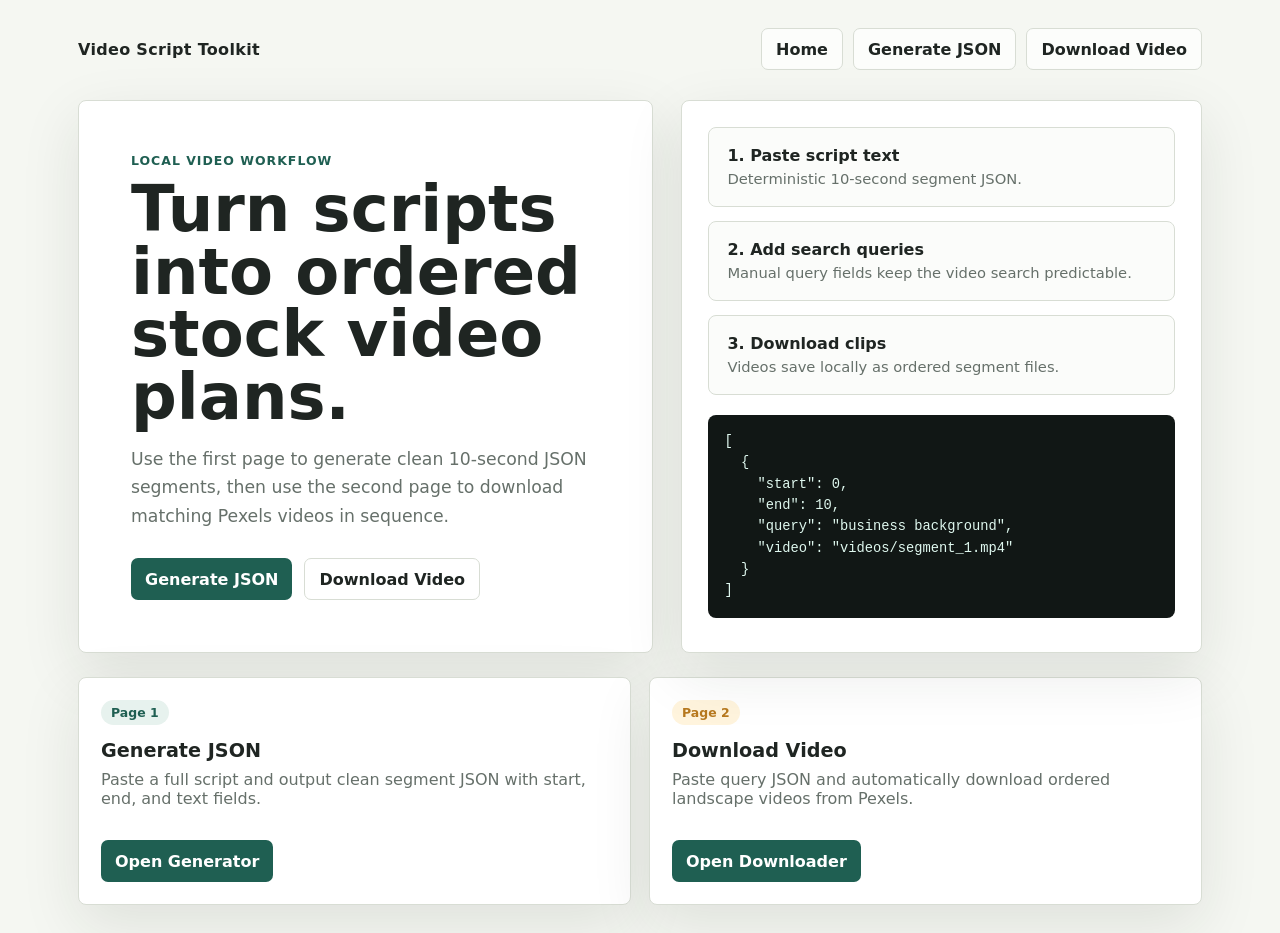
==== index.html @ 0c269491 "first commit" ====
<!doctype html>
<html lang="en">
<head>
  <meta charset="utf-8">
  <meta name="viewport" content="width=device-width, initial-scale=1">
  <title>Video Script Toolkit</title>
  <style>
    :root {
      --bg: #f5f7f2;
      --panel: #ffffff;
      --ink: #1f2522;
      --muted: #66706a;
      --line: #d8ddd4;
      --green: #1f5f52;
      --green-dark: #17483e;
      --green-soft: #e7f2ee;
      --gold: #b7791f;
      --shadow: 0 20px 60px rgba(31, 37, 34, 0.1);
    }

    * {
      box-sizing: border-box;
    }

    body {
      margin: 0;
      min-height: 100vh;
      font-family: system-ui, -apple-system, BlinkMacSystemFont, "Segoe UI", sans-serif;
      color: var(--ink);
      background: var(--bg);
    }

    main {
      width: min(1180px, 100%);
      margin: 0 auto;
      padding: 28px;
    }

    .topbar {
      display: flex;
      align-items: center;
      justify-content: space-between;
      gap: 18px;
      margin-bottom: 30px;
    }

    .brand {
      font-weight: 800;
      letter-spacing: 0.02em;
    }

    nav {
      display: flex;
      flex-wrap: wrap;
      gap: 10px;
    }

    nav a,
    .tool-link {
      display: inline-flex;
      min-height: 42px;
      align-items: center;
      justify-content: center;
      border-radius: 7px;
      padding: 0 14px;
      text-decoration: none;
      font-weight: 700;
    }

    nav a {
      border: 1px solid var(--line);
      color: var(--ink);
      background: rgba(255, 255, 255, 0.72);
    }

    nav a:hover {
      border-color: var(--green);
      color: var(--green);
    }

    .hero {
      display: grid;
      grid-template-columns: minmax(0, 1.05fr) minmax(320px, 0.95fr);
      gap: 28px;
      align-items: stretch;
    }

    .hero-copy,
    .workflow-panel,
    .tool-card {
      border: 1px solid var(--line);
      border-radius: 8px;
      background: var(--panel);
      box-shadow: var(--shadow);
    }

    .hero-copy {
      padding: clamp(26px, 5vw, 52px);
    }

    .eyebrow {
      margin: 0 0 10px;
      color: var(--green);
      font-size: 0.78rem;
      font-weight: 800;
      letter-spacing: 0.08em;
      text-transform: uppercase;
    }

    h1 {
      margin: 0 0 16px;
      font-size: clamp(2.2rem, 5vw, 5rem);
      line-height: 0.98;
      letter-spacing: 0;
    }

    .lede {
      max-width: 680px;
      margin: 0 0 28px;
      color: var(--muted);
      font-size: 1.08rem;
      line-height: 1.65;
    }

    .primary-actions {
      display: flex;
      flex-wrap: wrap;
      gap: 12px;
    }

    .tool-link {
      background: var(--green);
      color: #fff;
    }

    .tool-link:hover {
      background: var(--green-dark);
    }

    .tool-link.secondary {
      border: 1px solid var(--line);
      background: #fff;
      color: var(--ink);
    }

    .tool-link.secondary:hover {
      border-color: var(--green);
      color: var(--green);
      background: var(--green-soft);
    }

    .workflow-panel {
      position: relative;
      overflow: hidden;
      padding: 26px;
      min-height: 420px;
    }

    .flow-visual {
      display: grid;
      gap: 14px;
    }

    .flow-item {
      position: relative;
      padding: 18px;
      border: 1px solid var(--line);
      border-radius: 8px;
      background: #fbfcfa;
    }

    .flow-item strong {
      display: block;
      margin-bottom: 4px;
    }

    .flow-item span {
      color: var(--muted);
      font-size: 0.92rem;
    }

    .flow-code {
      margin: 20px 0 0;
      border-radius: 8px;
      padding: 16px;
      background: #111715;
      color: #dff8ef;
      font: 0.86rem/1.55 ui-monospace, SFMono-Regular, Menlo, Monaco, Consolas, monospace;
      overflow: hidden;
    }

    .tool-grid {
      display: grid;
      grid-template-columns: repeat(2, minmax(0, 1fr));
      gap: 18px;
      margin-top: 24px;
    }

    .tool-card {
      padding: 22px;
    }

    .tool-card h2 {
      margin: 0 0 8px;
      font-size: 1.2rem;
    }

    .tool-card p {
      min-height: 52px;
      margin: 0 0 18px;
      color: var(--muted);
    }

    .badge {
      display: inline-flex;
      margin-bottom: 14px;
      border-radius: 999px;
      padding: 5px 10px;
      background: var(--green-soft);
      color: var(--green);
      font-size: 0.78rem;
      font-weight: 800;
    }

    .badge.gold {
      background: #fff4dd;
      color: var(--gold);
    }

    @media (max-width: 860px) {
      main {
        padding: 20px;
      }

      .topbar,
      .hero {
        grid-template-columns: 1fr;
      }

      .topbar {
        align-items: flex-start;
        flex-direction: column;
      }

      .tool-grid {
        grid-template-columns: 1fr;
      }
    }
  </style>
</head>
<body>
  <main>
    <header class="topbar">
      <div class="brand">Video Script Toolkit</div>
      <nav aria-label="Main menu">
        <a href="index.html">Home</a>
        <a href="page1.html">Generate JSON</a>
        <a href="page2.html">Download Video</a>
      </nav>
    </header>

    <section class="hero">
      <div class="hero-copy">
        <p class="eyebrow">Local video workflow</p>
        <h1>Turn scripts into ordered stock video plans.</h1>
        <p class="lede">Use the first page to generate clean 10-second JSON segments, then use the second page to download matching Pexels videos in sequence.</p>
        <div class="primary-actions">
          <a class="tool-link" href="page1.html">Generate JSON</a>
          <a class="tool-link secondary" href="page2.html">Download Video</a>
        </div>
      </div>

      <aside class="workflow-panel" aria-label="Workflow preview">
        <div class="flow-visual">
          <div class="flow-item">
            <strong>1. Paste script text</strong>
            <span>Deterministic 10-second segment JSON.</span>
          </div>
          <div class="flow-item">
            <strong>2. Add search queries</strong>
            <span>Manual query fields keep the video search predictable.</span>
          </div>
          <div class="flow-item">
            <strong>3. Download clips</strong>
            <span>Videos save locally as ordered segment files.</span>
          </div>
        </div>
        <pre class="flow-code">[
  {
    "start": 0,
    "end": 10,
    "query": "business background",
    "video": "videos/segment_1.mp4"
  }
]</pre>
      </aside>
    </section>

    <section class="tool-grid" aria-label="Tools">
      <article class="tool-card">
        <span class="badge">Page 1</span>
        <h2>Generate JSON</h2>
        <p>Paste a full script and output clean segment JSON with start, end, and text fields.</p>
        <a class="tool-link" href="page1.html">Open Generator</a>
      </article>

      <article class="tool-card">
        <span class="badge gold">Page 2</span>
        <h2>Download Video</h2>
        <p>Paste query JSON and automatically download ordered landscape videos from Pexels.</p>
        <a class="tool-link" href="page2.html">Open Downloader</a>
      </article>
    </section>
  </main>
</body>
</html>
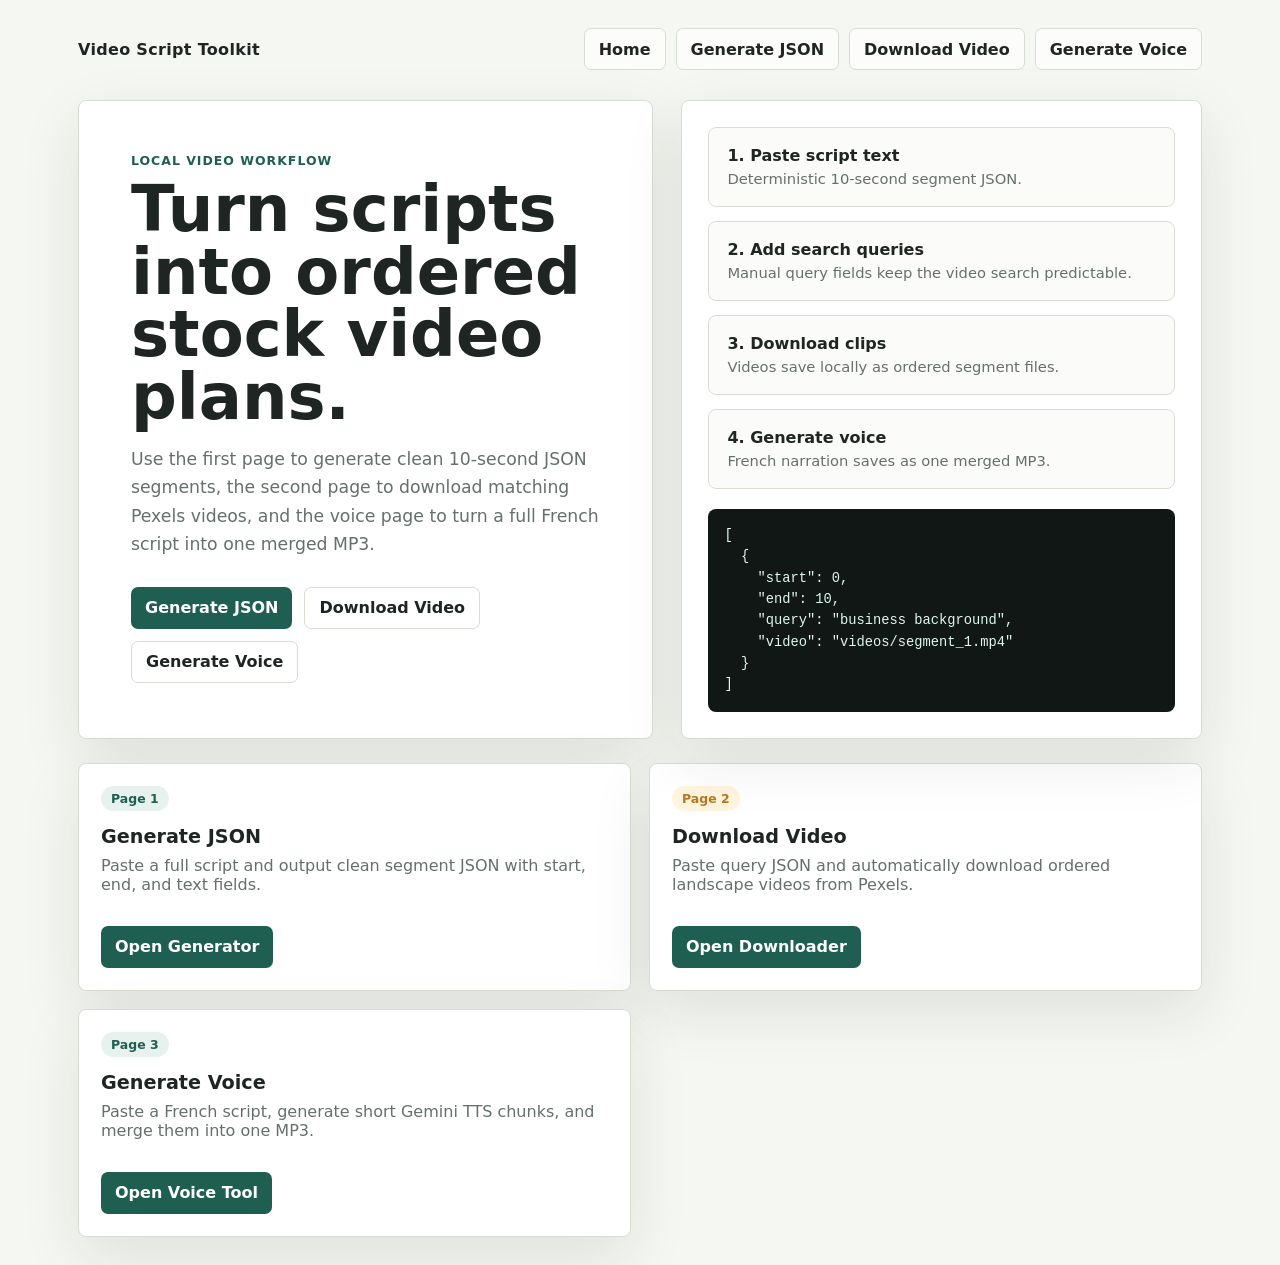
==== commit 4f6f55d8: "Add voice generation" ====
--- a/index.html
+++ b/index.html
@@ -256,6 +256,7 @@
         <a href="index.html">Home</a>
         <a href="page1.html">Generate JSON</a>
         <a href="page2.html">Download Video</a>
+        <a href="page3.html">Generate Voice</a>
       </nav>
     </header>
 
@@ -263,10 +264,11 @@
       <div class="hero-copy">
         <p class="eyebrow">Local video workflow</p>
         <h1>Turn scripts into ordered stock video plans.</h1>
-        <p class="lede">Use the first page to generate clean 10-second JSON segments, then use the second page to download matching Pexels videos in sequence.</p>
+        <p class="lede">Use the first page to generate clean 10-second JSON segments, the second page to download matching Pexels videos, and the voice page to turn a full French script into one merged MP3.</p>
         <div class="primary-actions">
           <a class="tool-link" href="page1.html">Generate JSON</a>
           <a class="tool-link secondary" href="page2.html">Download Video</a>
+          <a class="tool-link secondary" href="page3.html">Generate Voice</a>
         </div>
       </div>
 
@@ -284,6 +286,10 @@
             <strong>3. Download clips</strong>
             <span>Videos save locally as ordered segment files.</span>
           </div>
+          <div class="flow-item">
+            <strong>4. Generate voice</strong>
+            <span>French narration saves as one merged MP3.</span>
+          </div>
         </div>
         <pre class="flow-code">[
   {
@@ -310,6 +316,13 @@
         <p>Paste query JSON and automatically download ordered landscape videos from Pexels.</p>
         <a class="tool-link" href="page2.html">Open Downloader</a>
       </article>
+
+      <article class="tool-card">
+        <span class="badge">Page 3</span>
+        <h2>Generate Voice</h2>
+        <p>Paste a French script, generate short Gemini TTS chunks, and merge them into one MP3.</p>
+        <a class="tool-link" href="page3.html">Open Voice Tool</a>
+      </article>
     </section>
   </main>
 </body>
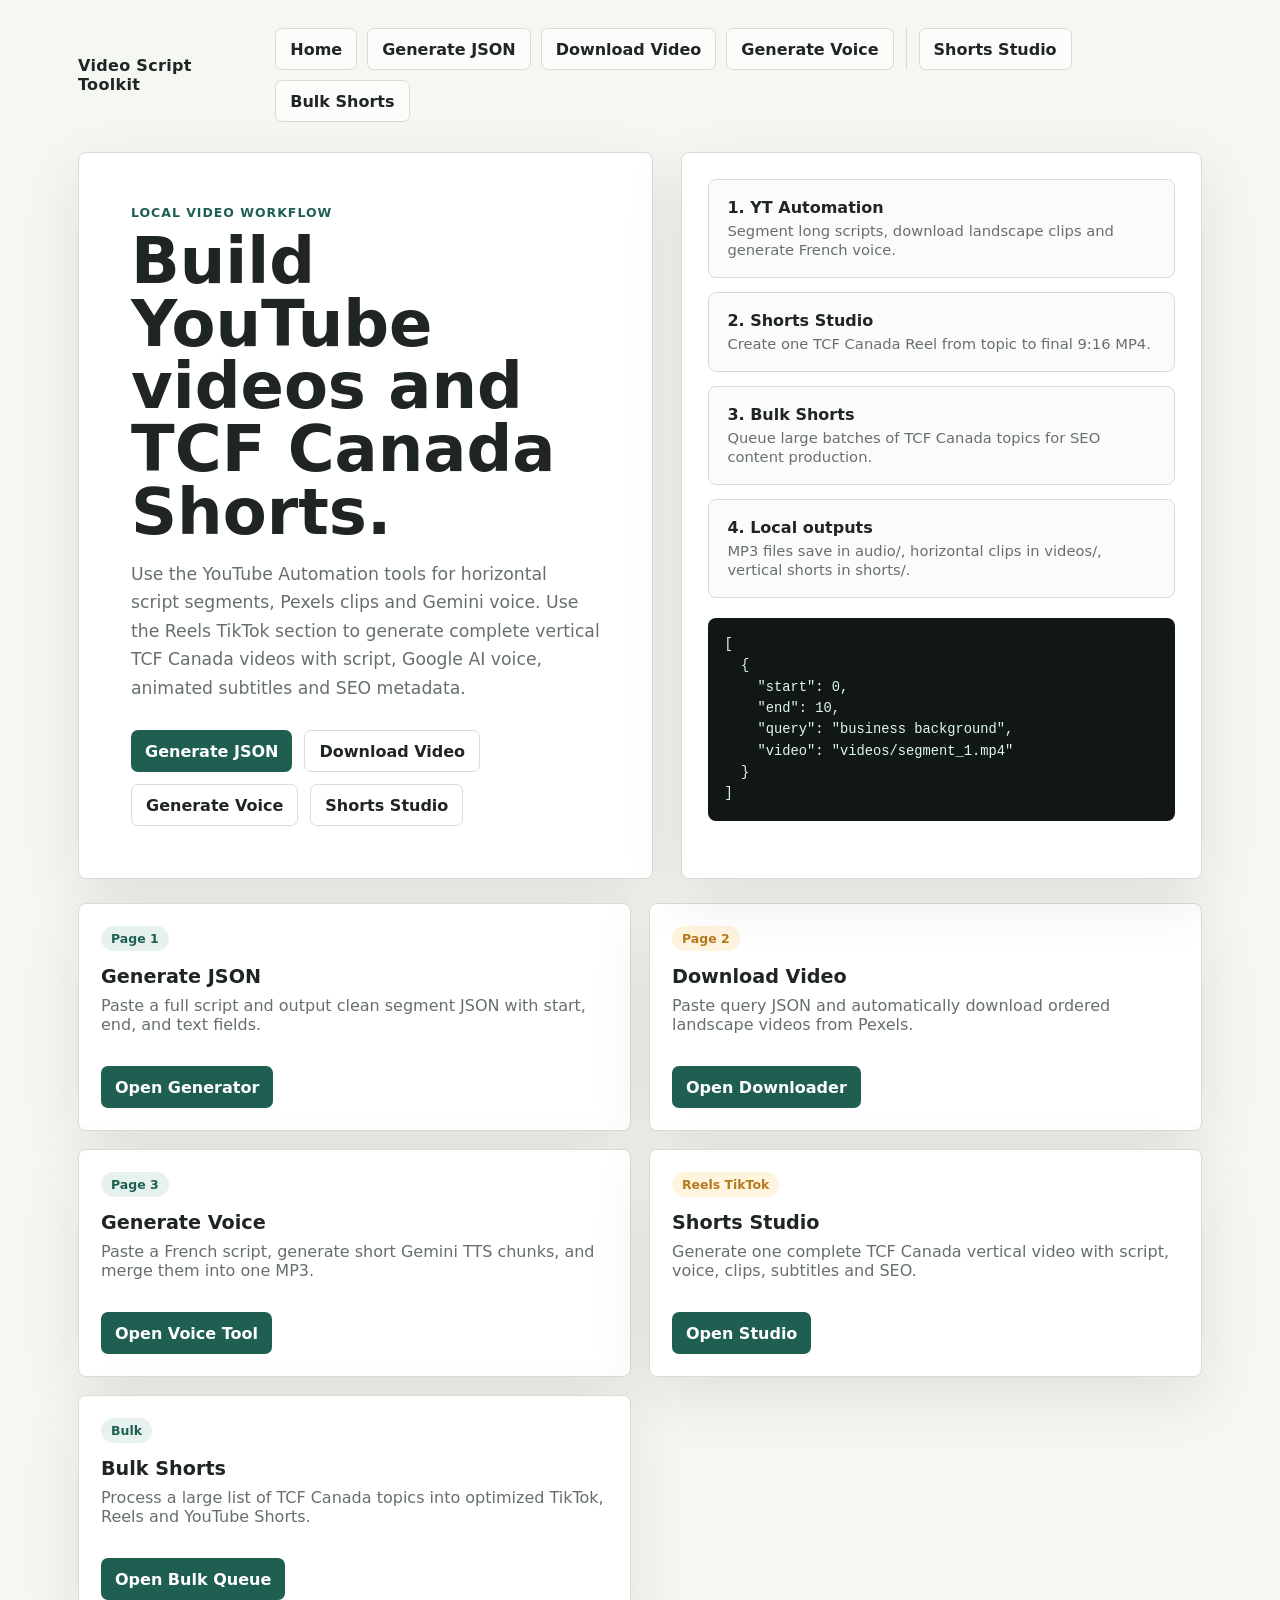
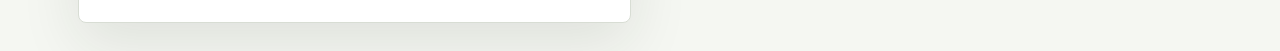
==== commit 67b198d7: "Finish Reals/Shorts automation" ====
--- a/index.html
+++ b/index.html
@@ -67,6 +67,13 @@
       font-weight: 700;
     }
 
+    .nav-divider {
+      width: 1px;
+      min-height: 28px;
+      margin: 0 2px;
+      background: var(--line);
+    }
+
     nav a {
       border: 1px solid var(--line);
       color: var(--ink);
@@ -257,38 +264,42 @@
         <a href="page1.html">Generate JSON</a>
         <a href="page2.html">Download Video</a>
         <a href="page3.html">Generate Voice</a>
+        <span class="nav-divider" aria-hidden="true"></span>
+        <a href="shorts-studio.html">Shorts Studio</a>
+        <a href="shorts-bulk.html">Bulk Shorts</a>
       </nav>
     </header>
 
     <section class="hero">
       <div class="hero-copy">
         <p class="eyebrow">Local video workflow</p>
-        <h1>Turn scripts into ordered stock video plans.</h1>
-        <p class="lede">Use the first page to generate clean 10-second JSON segments, the second page to download matching Pexels videos, and the voice page to turn a full French script into one merged MP3.</p>
+        <h1>Build YouTube videos and TCF Canada Shorts.</h1>
+        <p class="lede">Use the YouTube Automation tools for horizontal script segments, Pexels clips and Gemini voice. Use the Reels TikTok section to generate complete vertical TCF Canada videos with script, Google AI voice, animated subtitles and SEO metadata.</p>
         <div class="primary-actions">
           <a class="tool-link" href="page1.html">Generate JSON</a>
           <a class="tool-link secondary" href="page2.html">Download Video</a>
           <a class="tool-link secondary" href="page3.html">Generate Voice</a>
+          <a class="tool-link secondary" href="shorts-studio.html">Shorts Studio</a>
         </div>
       </div>
 
       <aside class="workflow-panel" aria-label="Workflow preview">
         <div class="flow-visual">
           <div class="flow-item">
-            <strong>1. Paste script text</strong>
-            <span>Deterministic 10-second segment JSON.</span>
+            <strong>1. YT Automation</strong>
+            <span>Segment long scripts, download landscape clips and generate French voice.</span>
           </div>
           <div class="flow-item">
-            <strong>2. Add search queries</strong>
-            <span>Manual query fields keep the video search predictable.</span>
+            <strong>2. Shorts Studio</strong>
+            <span>Create one TCF Canada Reel from topic to final 9:16 MP4.</span>
           </div>
           <div class="flow-item">
-            <strong>3. Download clips</strong>
-            <span>Videos save locally as ordered segment files.</span>
+            <strong>3. Bulk Shorts</strong>
+            <span>Queue large batches of TCF Canada topics for SEO content production.</span>
           </div>
           <div class="flow-item">
-            <strong>4. Generate voice</strong>
-            <span>French narration saves as one merged MP3.</span>
+            <strong>4. Local outputs</strong>
+            <span>MP3 files save in audio/, horizontal clips in videos/, vertical shorts in shorts/.</span>
           </div>
         </div>
         <pre class="flow-code">[
@@ -323,6 +334,20 @@
         <p>Paste a French script, generate short Gemini TTS chunks, and merge them into one MP3.</p>
         <a class="tool-link" href="page3.html">Open Voice Tool</a>
       </article>
+
+      <article class="tool-card">
+        <span class="badge gold">Reels TikTok</span>
+        <h2>Shorts Studio</h2>
+        <p>Generate one complete TCF Canada vertical video with script, voice, clips, subtitles and SEO.</p>
+        <a class="tool-link" href="shorts-studio.html">Open Studio</a>
+      </article>
+
+      <article class="tool-card">
+        <span class="badge">Bulk</span>
+        <h2>Bulk Shorts</h2>
+        <p>Process a large list of TCF Canada topics into optimized TikTok, Reels and YouTube Shorts.</p>
+        <a class="tool-link" href="shorts-bulk.html">Open Bulk Queue</a>
+      </article>
     </section>
   </main>
 </body>
